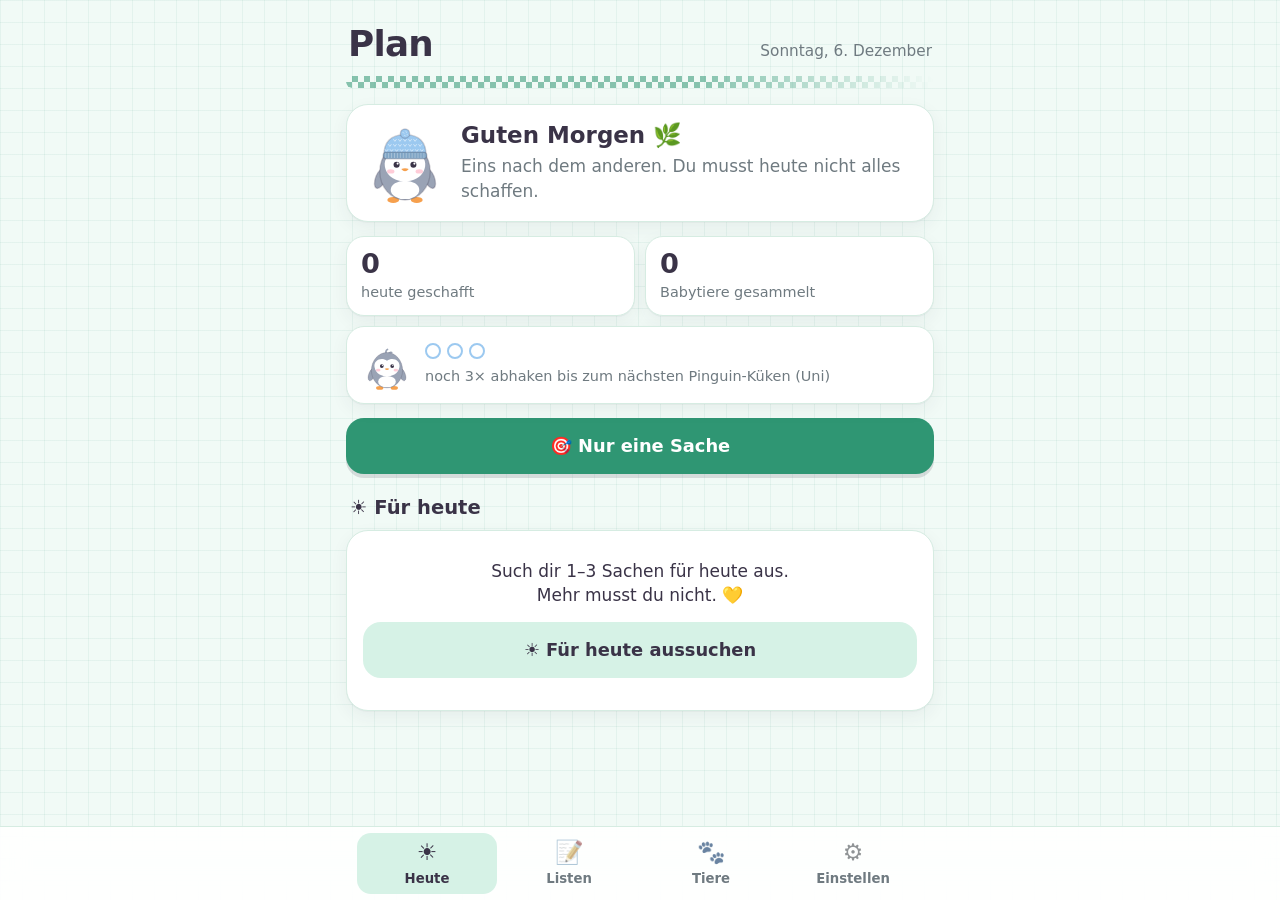
==== index.html @ ac1aa08f "inital commit" ====
<!doctype html>
<html lang="de">
<head>
  <meta charset="utf-8">
  <meta name="viewport" content="width=device-width, initial-scale=1, viewport-fit=cover">
  <title>Plan</title>
  <meta name="theme-color" content="#f1faf6">
  <meta name="apple-mobile-web-app-capable" content="yes">
  <meta name="mobile-web-app-capable" content="yes">
  <meta name="apple-mobile-web-app-status-bar-style" content="default">
  <meta name="apple-mobile-web-app-title" content="Plan">
  <link rel="apple-touch-icon" href="icons/icon-180.png">
  <link rel="icon" href="icons/icon-192.png">
  <link rel="manifest" href="manifest.webmanifest">
  <link rel="stylesheet" href="styles.css">
</head>
<body>
  <div id="app">
    <header id="top"></header>
    <main id="view" tabindex="-1"></main>
  </div>

  <nav id="nav" aria-label="Hauptmenü">
    <button data-action="nav" data-view="heute"><span class="ni">☀️</span><span>Heute</span></button>
    <button data-action="nav" data-view="listen"><span class="ni">📝</span><span>Listen</span></button>
    <button data-action="nav" data-view="tiere"><span class="ni">🐾</span><span>Tiere</span></button>
    <button data-action="nav" data-view="einstellungen"><span class="ni">⚙️</span><span>Einstellen</span></button>
  </nav>

  <div id="sheet-layer" hidden>
    <div class="scrim" data-action="close-sheet"></div>
    <div class="sheet" role="dialog" aria-modal="true">
      <button class="sheet-close" data-action="close-sheet" aria-label="Schließen">✕</button>
      <div id="sheet-body"></div>
    </div>
  </div>

  <div id="overlay" hidden></div>
  <div id="hatch" hidden></div>
  <div id="toast" role="status" aria-live="polite"></div>
  <div id="fx" aria-hidden="true"></div>
  <input type="file" id="file-in" accept=".json,application/json,text/plain" hidden>

  <script src="animals.js"></script>
  <script src="app.js"></script>
</body>
</html>
---- styles.css ----
/* ---------- Farbthemen ---------- */
:root, [data-theme="minze"] {
  --bg: #f1faf6; --card: #ffffff; --ink: #3a3347; --muted: #6f7a80;
  --accent: #2f9673; --accent-ink: #ffffff; --soft: #d6f2e6; --line: #d6ece2;
  --grid: rgba(47, 150, 115, .07);
  --hl-y: #ffe76a; --hl-g: #bdf09a;
  --shadow: 0 1px 0 rgba(58, 51, 71, .04), 0 6px 18px rgba(58, 51, 71, .06);
  --cat-ink: #3a3347;
}
[data-theme="sand"] { --bg: #fbf7f0; --accent: #94683a; --soft: #f1e6d3; --line: #ece2d2; --grid: rgba(148, 104, 58, .07); }
[data-theme="wald"] { --bg: #f2f6ef; --accent: #3f7a4a; --soft: #dcebd6; --line: #dde7d6; --grid: rgba(63, 122, 74, .07); }
[data-theme="fels"] { --bg: #f4f5f7; --accent: #5b6b82; --soft: #e1e6ee; --line: #e0e3e9; --grid: rgba(91, 107, 130, .07); }
[data-theme="lavendel"] { --bg: #f7f4ff; --accent: #7e63d1; --soft: #e8e1fb; --line: #e2dbf5; --grid: rgba(126, 99, 209, .07); }
[data-theme="pfirsich"] { --bg: #fff7ef; --accent: #cf6d34; --soft: #ffe4cf; --line: #f5e1d0; --grid: rgba(207, 109, 52, .07); }
[data-theme="himmel"] { --bg: #f1f7ff; --accent: #3a80c8; --soft: #dbe9fa; --line: #d8e4f2; --grid: rgba(58, 128, 200, .07); }
[data-theme="nacht"] {
  --bg: #1f1d2b; --card: #2a2739; --ink: #ece8f6; --muted: #a8a2bd;
  --accent: #c9a7ff; --accent-ink: #1f1d2b; --soft: #3a3450; --line: #3a3650;
  --grid: rgba(255, 255, 255, .03);
  --hl-y: rgba(255, 221, 87, .38); --hl-g: rgba(150, 230, 120, .3);
  --shadow: 0 6px 18px rgba(0, 0, 0, .25);
}

/* ---------- Grundlagen ---------- */
* { box-sizing: border-box; -webkit-tap-highlight-color: transparent; }
html { font-size: 17px; -webkit-text-size-adjust: 100%; }
html[data-size="s"] { font-size: 15px; }
html[data-size="l"] { font-size: 20px; }
body {
  margin: 0; color: var(--ink); background-color: var(--bg);
  background-image:
    linear-gradient(var(--grid) 1px, transparent 1px),
    linear-gradient(90deg, var(--grid) 1px, transparent 1px);
  background-size: 22px 22px;
  font-family: ui-rounded, "SF Pro Rounded", "Nunito", system-ui, -apple-system, "Segoe UI", sans-serif;
  line-height: 1.45; min-height: 100vh; min-height: 100dvh;
}
button, input, textarea { font: inherit; color: inherit; }
button { cursor: pointer; border: 0; background: none; padding: 0; }
input, textarea { font-size: max(16px, 1rem); } /* verhindert Zoom auf dem iPhone */
h1, h2, h3 { line-height: 1.2; margin: 0; }
:focus-visible { outline: 3px solid var(--accent); outline-offset: 2px; border-radius: 10px; }

#app {
  max-width: 620px; margin: 0 auto;
  padding: calc(env(safe-area-inset-top) + 10px) 16px calc(env(safe-area-inset-bottom) + 96px);
}
#view:focus { outline: none; }

/* ---------- Kopfzeile wie auf dem Zettel ---------- */
#top { display: flex; align-items: flex-end; justify-content: space-between; gap: 12px; padding: 8px 2px 4px; position: relative; }
.brand-name { font-size: 2.1rem; font-weight: 800; letter-spacing: -.02em; color: var(--ink); }
.brand-date { font-size: .9rem; color: var(--muted); text-align: right; padding-bottom: 8px; }
.checker {
  height: 12px; margin: 2px 0 16px; border-radius: 6px; opacity: .55;
  background:
    conic-gradient(var(--accent) 25%, transparent 0 50%, var(--accent) 0 75%, transparent 0) 0 0 / 12px 12px;
  -webkit-mask: linear-gradient(90deg, #000 60%, transparent);
          mask: linear-gradient(90deg, #000 60%, transparent);
}

/* ---------- Karten & Überschriften ---------- */
.card { background: var(--card); border-radius: 22px; box-shadow: var(--shadow); padding: 16px; margin-bottom: 14px; border: 1px solid var(--line); }
.muted { color: var(--muted); }
.hint { color: var(--muted); font-size: .9rem; margin: 4px 0 10px; }
.sec-head { display: flex; align-items: center; justify-content: space-between; margin: 22px 4px 10px; }
.sec-head h2 { font-size: 1.15rem; }
.view-title { font-size: 1.5rem; margin: 4px 4px 4px; }
section { margin-bottom: 8px; }

/* ---------- Knöpfe ---------- */
.big-btn {
  display: flex; align-items: center; justify-content: center; gap: 8px; width: 100%;
  min-height: 56px; padding: 12px 18px; border-radius: 18px; font-weight: 700; font-size: 1.05rem;
  background: var(--card); border: 2px solid var(--line); margin-bottom: 10px;
}
.big-btn.primary { background: var(--accent); color: var(--accent-ink); border-color: transparent; box-shadow: 0 4px 0 rgba(58, 51, 71, .15); }
.big-btn.primary:active { transform: translateY(2px); box-shadow: 0 2px 0 rgba(58, 51, 71, .15); }
.big-btn.soft { background: var(--soft); border-color: transparent; }
.big-btn.danger-soft { color: var(--muted); background: transparent; border: 2px dashed var(--line); }
.ghost-btn { padding: 12px 14px; border-radius: 14px; font-weight: 600; color: var(--muted); border: 2px dashed var(--line); width: 100%; min-height: 48px; margin-top: 4px; }
.link { color: var(--accent); font-weight: 700; padding: 8px 6px; min-height: 44px; }
.row2 { display: grid; grid-template-columns: 1fr 1fr; gap: 10px; }

.pill {
  display: inline-flex; align-items: center; gap: 6px; padding: 10px 14px; min-height: 44px;
  border-radius: 999px; border: 2px solid var(--line); background: var(--card); font-weight: 600;
}
.pill.on { background: var(--soft); border-color: var(--accent); }
.pill.on.imp { background: var(--hl-y); border-color: #e3c02c; color: #3a3347; }
.pill.on.done { background: var(--hl-g); border-color: #7fcf55; color: #3a3347; }
.toggles { display: flex; flex-wrap: wrap; gap: 8px; margin: 10px 0 6px; }

.chips { display: flex; flex-wrap: wrap; gap: 8px; }
.chip {
  display: inline-flex; align-items: center; gap: 6px; padding: 6px 12px 6px 6px; min-height: 44px;
  border-radius: 999px; background: var(--card); border: 2px solid var(--line); font-weight: 600;
}
.chip svg { width: 30px; height: 30px; flex: none; }
.chip.on { background: var(--cat, var(--soft)); border-color: var(--ink); color: var(--cat-ink); }

/* ---------- Kategorien ---------- */
.cat { margin-bottom: 16px; }
.cat-head {
  width: 100%; display: flex; align-items: center; gap: 10px; text-align: left;
  background: var(--cat); color: var(--cat-ink); border-radius: 20px; padding: 6px 14px 6px 8px; min-height: 58px;
  box-shadow: var(--shadow);
}
.cat-animal { width: 46px; height: 46px; flex: none; background: rgba(255, 255, 255, .55); border-radius: 50%; display: grid; place-items: center; }
.cat-animal svg { width: 42px; height: 42px; }
.cat-name { font-weight: 800; font-size: 1.1rem; flex: 1; }
.cat-count { font-size: .85rem; font-weight: 600; opacity: .8; }
.chev { transition: transform .2s; font-size: .9rem; }
.cat.collapsed .chev { transform: rotate(-90deg); }
.cat-body { background: var(--card); border: 1px solid var(--line); border-top: 0; margin: -14px 6px 0; padding: 20px 10px 8px; border-radius: 0 0 20px 20px; }

.paws { display: flex; align-items: center; gap: 6px; font-size: .85rem; color: var(--muted); padding: 0 6px 8px; flex-wrap: wrap; }
.paw { width: 16px; height: 16px; border-radius: 50%; border: 2px solid var(--cat, var(--accent)); display: inline-block; }
.paw.on { background: var(--cat, var(--accent)); }
[data-theme="nacht"] .paw { border-color: var(--accent); }
[data-theme="nacht"] .paw.on { background: var(--accent); }

/* ---------- Aufgaben ---------- */
.task { display: flex; align-items: center; gap: 4px; border-radius: 14px; }
.task + .task { border-top: 1px dashed var(--line); }
.check {
  flex: none; width: 48px; height: 48px; display: grid; place-items: center; border-radius: 50%;
}
.check::before {
  content: ""; grid-area: 1 / 1; width: 28px; height: 28px; border-radius: 50%;
  border: 2.5px solid var(--cat, var(--accent)); background: var(--card); transition: background .2s, transform .2s;
}
[data-theme="nacht"] .check::before { border-color: var(--cat, var(--accent)); }
.check svg { grid-area: 1 / 1; width: 18px; height: 18px; opacity: 0; transform: scale(.4); transition: .2s; z-index: 1; }
.is-done > .check::before { background: var(--cat, var(--accent)); }
.is-done > .check svg { opacity: 1; transform: scale(1); }
.check:active::before { transform: scale(.88); }
.check.sm { width: 40px; height: 40px; }
.check.sm::before { width: 24px; height: 24px; }

.task-main { flex: 1; text-align: left; padding: 10px 4px; min-height: 48px; display: flex; flex-direction: column; justify-content: center; gap: 4px; }
.task-title { font-size: 1rem; word-break: break-word; }
.hl { padding: .05em .25em; margin: 0 -.25em; border-radius: .3em; -webkit-box-decoration-break: clone; box-decoration-break: clone; }
.is-imp .hl, .hl.imp { background: linear-gradient(100deg, transparent 1%, var(--hl-y) 3%, var(--hl-y) 96%, transparent 99%); }
.is-done .hl { background: linear-gradient(100deg, transparent 1%, var(--hl-g) 3%, var(--hl-g) 96%, transparent 99%); }
.is-done .task-title { color: var(--muted); }
[data-theme="nacht"] .is-imp .hl, [data-theme="nacht"] .is-done .hl { color: var(--ink); }
.task-cat { font-size: .78rem; font-weight: 700; color: var(--muted); display: inline-flex; align-items: center; gap: 6px; }
.task-cat::before { content: ""; width: 10px; height: 10px; border-radius: 50%; background: var(--cat); }
.task-sub { font-size: .8rem; color: var(--muted); display: flex; align-items: center; gap: 8px; }
.mini-bar { width: 70px; height: 7px; border-radius: 4px; background: var(--line); overflow: hidden; }
.mini-bar i { display: block; height: 100%; background: var(--cat, var(--accent)); border-radius: 4px; }
.sun { padding-right: 8px; font-size: 1rem; }

.quick { display: flex; gap: 8px; padding: 6px 4px 6px 8px; }
.quick input, .sheet input[type="text"], .sheet textarea, .field {
  width: 100%; border: 2px solid var(--line); background: var(--bg); border-radius: 14px; padding: 12px 14px; min-height: 48px;
}
.quick input::placeholder { color: var(--muted); }
.quick input:focus, .sheet input:focus, .sheet textarea:focus, .field:focus { outline: none; border-color: var(--accent); background: var(--card); }
.done-toggle { color: var(--muted); font-weight: 700; font-size: .9rem; padding: 10px 8px; min-height: 44px; }

/* ---------- Heute ---------- */
.hello { display: flex; align-items: center; gap: 14px; }
.hello .mascot { width: 84px; height: 84px; flex: none; }
.hello .mascot svg { width: 100%; height: 100%; }
.hello h1 { font-size: 1.35rem; margin-bottom: 4px; }
.hello p { margin: 0; }
.stats { display: grid; grid-template-columns: 1fr 1fr; gap: 10px; margin-bottom: 14px; }
.stat { background: var(--card); border: 1px solid var(--line); border-radius: 18px; padding: 12px 14px; box-shadow: var(--shadow); }
.stat b { font-size: 1.6rem; display: block; line-height: 1.1; }
.stat span { font-size: .85rem; color: var(--muted); }
.stat.wide { grid-column: 1 / -1; display: flex; align-items: center; gap: 12px; }
.stat.wide svg { width: 52px; height: 52px; flex: none; }
.empty { text-align: center; padding: 22px 16px; }
.empty p { margin: 6px 0 14px; }
.install-tip { background: var(--soft); border: 0; position: relative; padding-right: 48px; }
.install-tip .x { position: absolute; top: 6px; right: 6px; width: 44px; height: 44px; }

/* ---------- Tiere ---------- */
.scene { border-radius: 22px; overflow: hidden; margin: 10px 0 10px; box-shadow: var(--shadow); border: 1px solid var(--line); }
.scene svg { display: block; width: 100%; height: auto; }
[data-theme="nacht"] .scene { --sky: #2b3150; --sun: #f3efd0; }
[data-theme="nacht"] .scene svg { filter: brightness(.82) saturate(.85); }
.meadow { display: grid; grid-template-columns: repeat(auto-fill, minmax(100px, 1fr)); gap: 10px; }
.critter {
  background: var(--card); border: 1px solid var(--line); border-radius: 20px; padding: 8px 6px 10px;
  display: flex; flex-direction: column; align-items: center; box-shadow: var(--shadow);
}
.critter svg { width: 82px; height: 82px; }
.critter span { font-weight: 700; font-size: .9rem; text-align: center; word-break: break-word; }
.critter small { color: var(--muted); font-size: .72rem; }
.album { display: grid; grid-template-columns: repeat(3, 1fr); gap: 8px; }
.album-item { text-align: center; padding: 6px 2px; border-radius: 16px; }
.album-item svg { width: 64px; height: 64px; }
.album-item.missing svg { filter: grayscale(1) brightness(1.15); opacity: .35; }
.album-item b { display: block; font-size: .78rem; }
.album-item small { color: var(--muted); font-size: .72rem; }
.prog-row { display: flex; align-items: center; gap: 10px; padding: 8px 0; }
.prog-row + .prog-row { border-top: 1px dashed var(--line); }
.prog-row svg { width: 46px; height: 46px; flex: none; }
.prog-row .paws { padding: 4px 0 0; }
.big-animal { width: 200px; height: 200px; margin: 0 auto; display: block; }
.idle-hop { animation: hop 2.8s ease-in-out infinite; transform-origin: 50% 100%; }
.hop-now { animation: happy .6s ease; transform-origin: 50% 100%; }
@keyframes hop { 0%, 80%, 100% { transform: translateY(0) } 88% { transform: translateY(-6px) } 94% { transform: translateY(0) } }
@keyframes happy { 0% { transform: scale(1) } 30% { transform: scale(1.08, .92) } 60% { transform: translateY(-14px) scale(.96, 1.05) } 100% { transform: none } }
.swatches { display: flex; flex-wrap: wrap; gap: 10px; }
.swatch { width: 44px; height: 44px; border-radius: 50%; background: var(--c); border: 3px solid var(--card); box-shadow: 0 0 0 2px var(--line); }
.swatch.on { box-shadow: 0 0 0 3px var(--ink); }
.animal-grid { display: grid; grid-template-columns: repeat(3, 1fr); gap: 8px; }
.animal-pick { border: 2px solid var(--line); border-radius: 18px; padding: 6px 2px; background: var(--card); font-size: .75rem; font-weight: 600; }
.animal-pick svg { width: 60px; height: 60px; display: block; margin: 0 auto; }
.animal-pick.on { border-color: var(--ink); background: var(--soft); }

/* ---------- Einstellungen ---------- */
.set-row { display: flex; align-items: center; justify-content: space-between; gap: 12px; padding: 10px 0; }
.set-row + .set-row { border-top: 1px dashed var(--line); }
.set-row p { margin: 2px 0 0; font-size: .85rem; color: var(--muted); }
.switch { width: 58px; height: 34px; border-radius: 999px; background: var(--line); position: relative; flex: none; transition: background .2s; }
.switch::after { content: ""; position: absolute; top: 4px; left: 4px; width: 26px; height: 26px; border-radius: 50%; background: #fff; box-shadow: 0 1px 3px rgba(0,0,0,.2); transition: transform .2s; }
.switch.on { background: var(--accent); }
.switch.on::after { transform: translateX(24px); }
.seg { display: inline-flex; background: var(--line); border-radius: 14px; padding: 3px; }
.seg button { min-width: 48px; min-height: 40px; border-radius: 11px; font-weight: 700; }
.seg button.on { background: var(--card); box-shadow: var(--shadow); }
.stepper { display: inline-flex; align-items: center; gap: 4px; }
.stepper button { width: 44px; height: 44px; border-radius: 50%; background: var(--soft); font-size: 1.3rem; font-weight: 700; }
.stepper b { min-width: 28px; text-align: center; font-size: 1.2rem; }
.themes { display: grid; grid-template-columns: repeat(4, 1fr); gap: 8px; }
.theme-btn { border: 2px solid var(--line); border-radius: 16px; padding: 10px 4px; font-size: .8rem; font-weight: 700; background: var(--card); }
.theme-btn.on { border-color: var(--ink); }
.theme-btn i { display: block; width: 40px; height: 40px; margin: 0 auto 6px; border-radius: 50%; background: linear-gradient(135deg, var(--a) 50%, var(--b) 50%); box-shadow: inset 0 0 0 1px rgba(0,0,0,.08); }
.cat-line { display: flex; align-items: center; gap: 10px; width: 100%; text-align: left; padding: 8px 0; min-height: 52px; }
.cat-line + .cat-line { border-top: 1px dashed var(--line); }
.cat-line svg { width: 40px; height: 40px; }
.cat-line .dot { width: 18px; height: 18px; border-radius: 50%; background: var(--cat); margin-left: auto; }
.footer-note { text-align: center; color: var(--muted); font-size: .85rem; margin: 18px 0; }

/* ---------- Navigation ---------- */
#nav {
  position: fixed; left: 0; right: 0; bottom: 0; z-index: 20;
  display: flex; justify-content: center; gap: 2px;
  padding: 6px 10px calc(env(safe-area-inset-bottom) + 6px);
  background: color-mix(in srgb, var(--card) 88%, transparent);
  -webkit-backdrop-filter: blur(14px); backdrop-filter: blur(14px);
  border-top: 1px solid var(--line);
}
#nav button { flex: 1; max-width: 140px; display: flex; flex-direction: column; align-items: center; gap: 2px; padding: 6px 0; border-radius: 14px; font-size: .78rem; font-weight: 700; color: var(--muted); min-height: 56px; }
#nav .ni { font-size: 1.35rem; line-height: 1.2; filter: grayscale(.6); opacity: .8; }
#nav button.on { color: var(--ink); background: var(--soft); }
#nav button.on .ni { filter: none; opacity: 1; }

/* ---------- Bottom Sheet ---------- */
#sheet-layer { position: fixed; inset: 0; z-index: 40; }
.scrim { position: absolute; inset: 0; background: rgba(40, 32, 50, .38); animation: fade .2s; }
.sheet {
  position: absolute; left: 0; right: 0; bottom: 0; max-width: 620px; margin: 0 auto;
  max-height: 90vh; max-height: 90dvh; overflow-y: auto; -webkit-overflow-scrolling: touch;
  background: var(--card); border-radius: 26px 26px 0 0;
  padding: 22px 18px calc(env(safe-area-inset-bottom) + 24px);
  animation: up .25s ease-out;
}
.sheet h2 { font-size: 1.3rem; margin: 0 48px 12px 0; }
.sheet h3 { font-size: 1rem; margin: 20px 0 8px; }
.sheet-close { position: absolute; top: 10px; right: 10px; width: 44px; height: 44px; border-radius: 50%; background: var(--soft); font-size: 1rem; }
.sheet-actions { margin-top: 22px; }
.title-input { font-weight: 700; resize: none; }
.sub { display: flex; align-items: center; gap: 2px; }
.sub input { flex: 1; border: 0 !important; background: transparent !important; padding: 8px 4px !important; min-height: 44px; }
.sub.is-done input { color: var(--muted); text-decoration: line-through; }
.icon-btn { width: 44px; height: 44px; border-radius: 50%; color: var(--muted); flex: none; }
.pick { display: flex; align-items: center; gap: 10px; width: 100%; text-align: left; padding: 10px 8px; min-height: 52px; border-radius: 14px; }
.pick .sunbox { width: 34px; height: 34px; border-radius: 50%; border: 2px dashed var(--line); display: grid; place-items: center; flex: none; font-size: 1rem; filter: grayscale(1); opacity: .45; }
.pick.on { background: var(--soft); }
.pick.on .sunbox { filter: none; opacity: 1; border-style: solid; border-color: #f0c33c; background: #fff4c2; }
.pick-group { margin-top: 12px; font-weight: 800; font-size: .9rem; display: flex; align-items: center; gap: 8px; }
.pick-group::before { content: ""; width: 12px; height: 12px; border-radius: 50%; background: var(--cat); }
.sticky-bottom { position: sticky; bottom: calc(-1 * (env(safe-area-inset-bottom) + 24px)); background: var(--card); padding: 12px 0 calc(env(safe-area-inset-bottom) + 8px); margin-top: 12px; }

/* ---------- Overlays: Fokus, Timer, Schlüpfen ---------- */
#overlay, #hatch {
  position: fixed; inset: 0; z-index: 50; background: var(--bg); overflow-y: auto;
  padding: calc(env(safe-area-inset-top) + 16px) 18px calc(env(safe-area-inset-bottom) + 20px);
  animation: fade .2s;
}
#hatch { z-index: 60; background: color-mix(in srgb, var(--bg) 94%, transparent); -webkit-backdrop-filter: blur(6px); backdrop-filter: blur(6px); }
.ov-inner { max-width: 520px; margin: 0 auto; display: flex; flex-direction: column; min-height: 100%; }
.ov-close { align-self: flex-end; width: 48px; height: 48px; border-radius: 50%; background: var(--soft); font-size: 1.1rem; }
.focus-card { background: var(--card); border-radius: 28px; padding: 22px 20px; text-align: center; box-shadow: var(--shadow); border: 1px solid var(--line); margin: 10px 0 18px; border-top: 10px solid var(--cat); }
.focus-card svg.big { width: 120px; height: 120px; }
.focus-card h1 { font-size: 1.6rem; margin: 10px 0 6px; word-break: break-word; }
.next-step { background: var(--soft); border-radius: 16px; padding: 12px; margin: 14px 0 0; }
.next-step b { display: block; font-size: 1.1rem; margin: 4px 0 8px; }
.timer-ring { width: 230px; height: 230px; margin: 20px auto; position: relative; }
.timer-ring svg { width: 100%; height: 100%; transform: rotate(-90deg); }
.timer-ring .t { position: absolute; inset: 0; display: grid; place-items: center; font-size: 2.6rem; font-weight: 800; font-variant-numeric: tabular-nums; }
.timer-ring circle { transition: stroke-dashoffset 1s linear; }
.center { text-align: center; }
.center p { margin: 6px 0; }

.hatch-stage { position: relative; width: 210px; height: 210px; margin: 30px auto 10px; }
.hatch-stage > div { position: absolute; inset: 0; }
.hatch-stage svg { width: 100%; height: 100%; }
.egg-wrap { animation: wobble .5s ease-in-out 0s 3, eggout .35s ease-in 1.5s forwards; transform-origin: 50% 90%; }
.egg-wrap .crack { opacity: 0; animation: fade .1s 1.1s forwards; }
.born { opacity: 0; transform: scale(.3); animation: pop .6s cubic-bezier(.3, 1.6, .5, 1) 1.7s forwards; transform-origin: 50% 90%; }
.hatch-text { text-align: center; }
.hatch-text h2 { font-size: 1.6rem; margin-bottom: 6px; }
.hatch-text p { margin: 0 0 18px; font-size: 1.05rem; }
.name-row { display: flex; gap: 8px; margin: 8px 0 14px; }
.name-row input { flex: 1; text-align: center; font-weight: 700; font-size: 1.2rem; border: 2px solid var(--line); background: var(--card); border-radius: 16px; padding: 12px; }
.name-row button { width: 56px; border-radius: 16px; background: var(--soft); font-size: 1.4rem; }
@keyframes wobble { 0%, 100% { transform: rotate(0) } 25% { transform: rotate(-9deg) } 75% { transform: rotate(9deg) } }
@keyframes eggout { to { opacity: 0; transform: scale(1.25); } }
@keyframes pop { to { opacity: 1; transform: scale(1); } }
@keyframes fade { from { opacity: 0 } to { opacity: 1 } }
@keyframes up { from { transform: translateY(40px); opacity: .4 } to { transform: none; opacity: 1 } }

/* ---------- Toast & Effekte ---------- */
#toast {
  position: fixed; left: 16px; right: 16px; bottom: calc(env(safe-area-inset-bottom) + 84px); z-index: 70;
  max-width: 520px; margin: 0 auto; background: var(--ink); color: var(--bg);
  border-radius: 18px; padding: 10px 10px 10px 18px; display: flex; align-items: center; gap: 10px;
  font-weight: 700; box-shadow: 0 8px 24px rgba(0,0,0,.18);
  transform: translateY(20px); opacity: 0; pointer-events: none; transition: .25s;
}
#toast.show { transform: none; opacity: 1; pointer-events: auto; }
#toast span { flex: 1; }
#toast button { background: var(--bg); color: var(--ink); border-radius: 12px; padding: 0 14px; min-height: 44px; font-weight: 800; }
#fx { position: fixed; inset: 0; pointer-events: none; z-index: 80; overflow: hidden; }
.spark { position: absolute; font-size: 22px; animation: float 1.1s ease-out forwards; }
@keyframes float { from { transform: translate(0, 0) scale(.6); opacity: 1 } to { transform: translate(var(--dx), -90px) scale(1.1); opacity: 0 } }

/* ---------- Ruhemodus & reduzierte Bewegung ---------- */
.calm *, .calm *::before, .calm *::after { animation: none !important; transition: none !important; }
.calm .egg-wrap { display: none; }
.calm .born { opacity: 1; transform: none; }
@media (prefers-reduced-motion: reduce) {
  *, *::before, *::after { animation: none !important; transition: none !important; }
  .egg-wrap { display: none; }
  .born { opacity: 1; transform: none; }
}
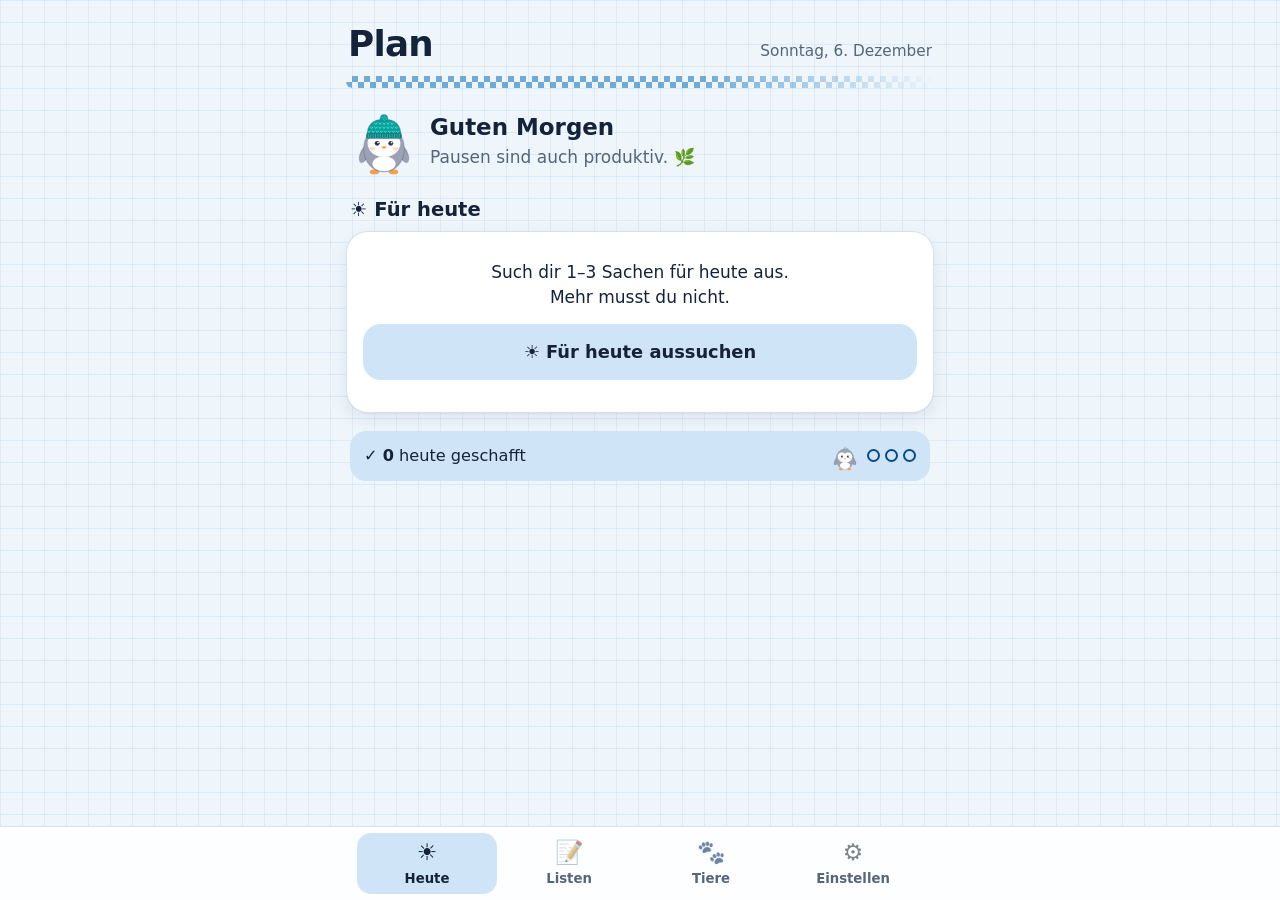
==== commit 71fb5d7f: "changed color scheme" ====
--- a/index.html
+++ b/index.html
@@ -4,7 +4,7 @@
   <meta charset="utf-8">
   <meta name="viewport" content="width=device-width, initial-scale=1, viewport-fit=cover">
   <title>Plan</title>
-  <meta name="theme-color" content="#f1faf6">
+  <meta name="theme-color" content="#eef5fb">
   <meta name="apple-mobile-web-app-capable" content="yes">
   <meta name="mobile-web-app-capable" content="yes">
   <meta name="apple-mobile-web-app-status-bar-style" content="default">
--- a/styles.css
+++ b/styles.css
@@ -1,24 +1,24 @@
-/* ---------- Farbthemen ---------- */
-:root, [data-theme="minze"] {
-  --bg: #f1faf6; --card: #ffffff; --ink: #3a3347; --muted: #6f7a80;
-  --accent: #2f9673; --accent-ink: #ffffff; --soft: #d6f2e6; --line: #d6ece2;
-  --grid: rgba(47, 150, 115, .07);
-  --hl-y: #ffe76a; --hl-g: #bdf09a;
-  --shadow: 0 1px 0 rgba(58, 51, 71, .04), 0 6px 18px rgba(58, 51, 71, .06);
-  --cat-ink: #3a3347;
-}
-[data-theme="sand"] { --bg: #fbf7f0; --accent: #94683a; --soft: #f1e6d3; --line: #ece2d2; --grid: rgba(148, 104, 58, .07); }
-[data-theme="wald"] { --bg: #f2f6ef; --accent: #3f7a4a; --soft: #dcebd6; --line: #dde7d6; --grid: rgba(63, 122, 74, .07); }
-[data-theme="fels"] { --bg: #f4f5f7; --accent: #5b6b82; --soft: #e1e6ee; --line: #e0e3e9; --grid: rgba(91, 107, 130, .07); }
-[data-theme="lavendel"] { --bg: #f7f4ff; --accent: #7e63d1; --soft: #e8e1fb; --line: #e2dbf5; --grid: rgba(126, 99, 209, .07); }
-[data-theme="pfirsich"] { --bg: #fff7ef; --accent: #cf6d34; --soft: #ffe4cf; --line: #f5e1d0; --grid: rgba(207, 109, 52, .07); }
-[data-theme="himmel"] { --bg: #f1f7ff; --accent: #3a80c8; --soft: #dbe9fa; --line: #d8e4f2; --grid: rgba(58, 128, 200, .07); }
+/* ---------- Farbthemen (kräftig: Blau, Grün, Türkis, Herbst) ---------- */
+:root, [data-theme="meer"] {
+  --bg: #eef5fb; --card: #ffffff; --ink: #14233a; --muted: #55657a;
+  --accent: #0b6fb8; --accent-ink: #ffffff; --soft: #cfe5f7; --line: #d3e2f0;
+  --grid: rgba(11, 111, 184, .08);
+  --hl-y: #ffe14d; --hl-g: #9be36a;
+  --shadow: 0 1px 0 rgba(20, 35, 58, .05), 0 6px 18px rgba(20, 35, 58, .08);
+  --cat-ink: #ffffff;
+}
+[data-theme="himmel"] { --bg: #edf6ff; --accent: #1677d6; --soft: #cde4fb; --line: #d2e3f5; --grid: rgba(22, 119, 214, .08); }
+[data-theme="gipfel"] { --bg: #f4f7fc; --accent: #1d3f9e; --soft: #d5def5; --line: #d8e0f0; --grid: rgba(29, 63, 158, .08); }
+[data-theme="tuerkis"] { --bg: #ebf8f7; --accent: #00857f; --soft: #c6ece9; --line: #cfe8e5; --grid: rgba(0, 133, 127, .08); }
+[data-theme="wald"] { --bg: #eef7ee; --accent: #23843a; --soft: #cdeccf; --line: #d3e8d4; --grid: rgba(35, 132, 58, .08); }
+[data-theme="herbst"] { --bg: #f3f6f1; --accent: #c44d12; --soft: #fbd9c2; --line: #e6e2d6; --grid: rgba(196, 77, 18, .07); }
+[data-theme="sonne"] { --bg: #f2f7fb; --accent: #f0a500; --accent-ink: #14233a; --soft: #ffe8a8; --line: #dde6ee; --grid: rgba(240, 165, 0, .09); }
 [data-theme="nacht"] {
-  --bg: #1f1d2b; --card: #2a2739; --ink: #ece8f6; --muted: #a8a2bd;
-  --accent: #c9a7ff; --accent-ink: #1f1d2b; --soft: #3a3450; --line: #3a3650;
-  --grid: rgba(255, 255, 255, .03);
-  --hl-y: rgba(255, 221, 87, .38); --hl-g: rgba(150, 230, 120, .3);
-  --shadow: 0 6px 18px rgba(0, 0, 0, .25);
+  --bg: #0d1a2e; --card: #15263f; --ink: #e8f1fb; --muted: #9fb3cc;
+  --accent: #3cc8e8; --accent-ink: #0d1a2e; --soft: #1f3a5c; --line: #22395a;
+  --grid: rgba(255, 255, 255, .035);
+  --hl-y: rgba(255, 214, 51, .4); --hl-g: rgba(120, 220, 90, .35);
+  --shadow: 0 6px 18px rgba(0, 0, 0, .3);
 }
 
 /* ---------- Grundlagen ---------- */
@@ -103,7 +103,7 @@
 .cat { margin-bottom: 16px; }
 .cat-head {
   width: 100%; display: flex; align-items: center; gap: 10px; text-align: left;
-  background: var(--cat); color: var(--cat-ink); border-radius: 20px; padding: 6px 14px 6px 8px; min-height: 58px;
+  background: var(--cat); color: var(--cat-ink); border-radius: 20px; text-shadow: 0 1px 1px rgba(0,0,0,.18); padding: 6px 14px 6px 8px; min-height: 58px;
   box-shadow: var(--shadow);
 }
 .cat-animal { width: 46px; height: 46px; flex: none; background: rgba(255, 255, 255, .55); border-radius: 50%; display: grid; place-items: center; }
@@ -161,8 +161,27 @@
 .done-toggle { color: var(--muted); font-weight: 700; font-size: .9rem; padding: 10px 8px; min-height: 44px; }
 
 /* ---------- Heute ---------- */
-.hello { display: flex; align-items: center; gap: 14px; }
-.hello .mascot { width: 84px; height: 84px; flex: none; }
+.hello { display: flex; align-items: center; gap: 12px; padding: 4px 4px 0; }
+.hello .mascot { width: 68px; height: 68px; flex: none; }
+.list-card { padding: 6px 8px; }
+.row-animal { width: 34px; height: 34px; flex: none; margin-right: 4px; }
+.row-animal svg { width: 100%; height: 100%; display: block; }
+.quiet-line {
+  display: flex; align-items: center; justify-content: space-between; gap: 10px;
+  margin: 18px 4px 6px; padding: 10px 14px; border-radius: 16px; background: var(--soft); font-size: .95rem;
+}
+.quiet-paws { display: inline-flex; align-items: center; gap: 5px; }
+.quiet-paws svg { width: 30px; height: 30px; margin-right: 2px; }
+.quiet-paws .paw { width: 13px; height: 13px; }
+.fold-btn {
+  width: 100%; display: flex; justify-content: space-between; align-items: center;
+  margin: 14px 0 10px; padding: 14px 16px; min-height: 52px; border-radius: 18px;
+  background: var(--card); border: 1px solid var(--line); box-shadow: var(--shadow); font-weight: 800; font-size: 1.05rem;
+}
+.more-btn {
+  width: 100%; min-height: 48px; margin: 4px 0 2px; border-radius: 14px;
+  color: var(--accent); font-weight: 800; background: var(--soft);
+}
 .hello .mascot svg { width: 100%; height: 100%; }
 .hello h1 { font-size: 1.35rem; margin-bottom: 4px; }
 .hello p { margin: 0; }
@@ -252,7 +271,14 @@
 #nav button.on .ni { filter: none; opacity: 1; }
 
 /* ---------- Bottom Sheet ---------- */
-#sheet-layer { position: fixed; inset: 0; z-index: 40; }
+#sheet-layer { position: fixed; inset: 0; z-index: 55; } /* über Fokus/Timer, unter dem Schlüpf-Fenster */
+.split-box { text-align: left; background: var(--soft); border-radius: 18px; padding: 14px; margin-top: 14px; }
+.split-box p { margin: 0 0 10px; }
+.split-box input { width: 100%; border: 2px solid var(--line); background: var(--card); border-radius: 14px; padding: 12px 14px; min-height: 48px; }
+.split-box input:focus { outline: none; border-color: var(--accent); }
+.split-list { margin: 0 0 10px; padding-left: 1.4em; font-weight: 600; }
+.split-list li { padding: 3px 0; }
+.split-list li.is-done { color: var(--muted); text-decoration: line-through; }
 .scrim { position: absolute; inset: 0; background: rgba(40, 32, 50, .38); animation: fade .2s; }
 .sheet {
   position: absolute; left: 0; right: 0; bottom: 0; max-width: 620px; margin: 0 auto;
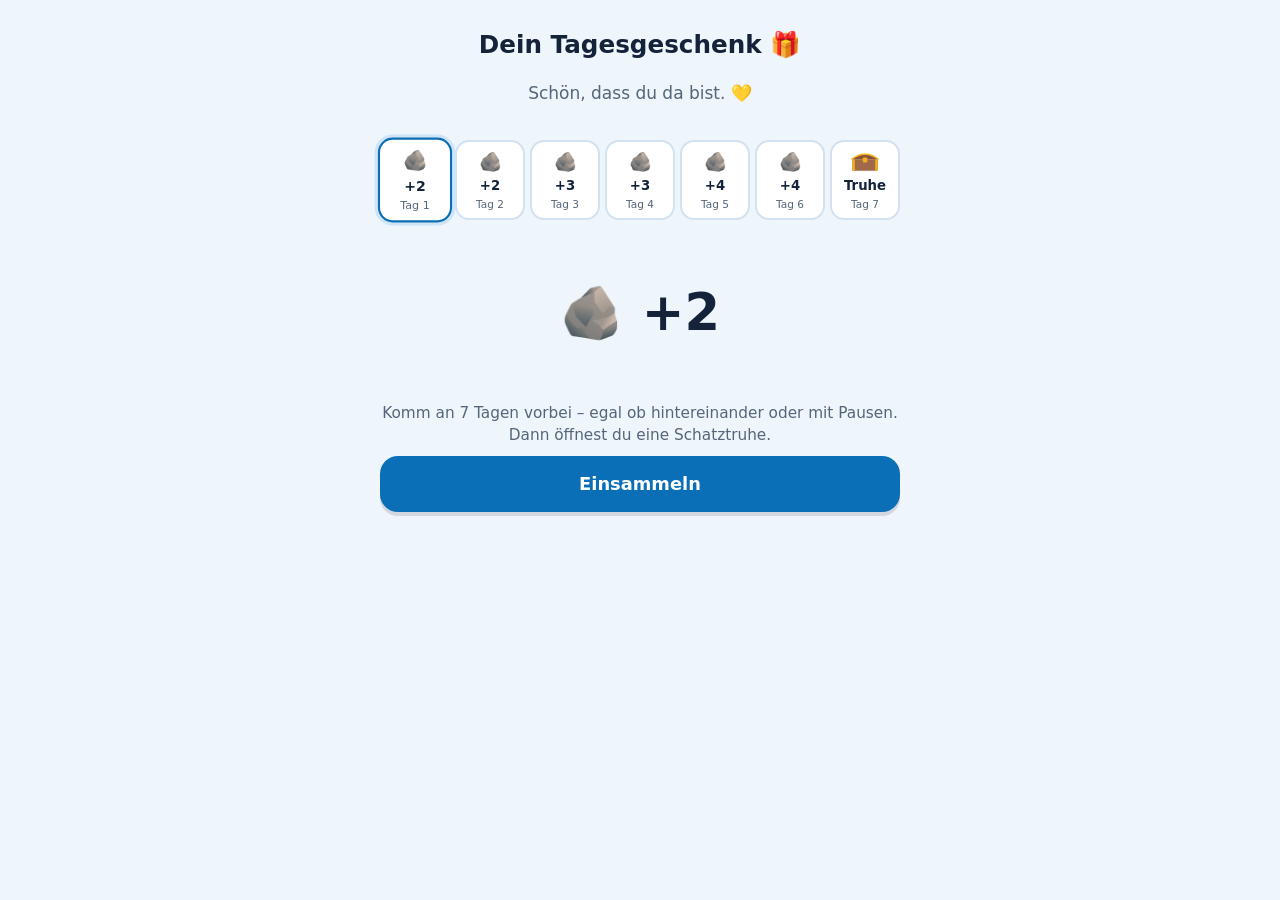
==== commit 5ca004df: "added treasures" ====
--- a/index.html
+++ b/index.html
@@ -37,11 +37,13 @@
 
   <div id="overlay" hidden></div>
   <div id="hatch" hidden></div>
+  <div id="gift" hidden></div>
   <div id="toast" role="status" aria-live="polite"></div>
   <div id="fx" aria-hidden="true"></div>
   <input type="file" id="file-in" accept=".json,application/json,text/plain" hidden>
 
   <script src="animals.js"></script>
+  <script src="world.js"></script>
   <script src="app.js"></script>
 </body>
 </html>
--- a/styles.css
+++ b/styles.css
@@ -97,7 +97,13 @@
   border-radius: 999px; background: var(--card); border: 2px solid var(--line); font-weight: 600;
 }
 .chip svg { width: 30px; height: 30px; flex: none; }
-.chip.on { background: var(--cat, var(--soft)); border-color: var(--ink); color: var(--cat-ink); }
+.stone-dot { width: 18px; height: 14px; border-radius: 50%; display: inline-block; box-shadow: inset 0 0 0 1.5px rgba(20,35,58,.2); }
+/* ausgewählt: kräftige Akzentfarbe (gut lesbar); Kategorie-Chips in ihrer eigenen Farbe */
+.chip.on { background: var(--accent); border-color: var(--accent); color: var(--accent-ink); }
+.chip.on[style*="--cat"] { background: var(--cat); border-color: var(--ink); color: #fff; }
+.ico { width: 1.25em; height: 1.25em; vertical-align: -.25em; display: inline-block; }
+.gift-cell .ico { width: 1.5em; height: 1.2em; }
+.gc-icon .ico { width: 54px; height: 40px; }
 
 /* ---------- Kategorien ---------- */
 .cat { margin-bottom: 16px; }
@@ -195,6 +201,75 @@
 .empty p { margin: 6px 0 14px; }
 .install-tip { background: var(--soft); border: 0; position: relative; padding-right: 48px; }
 .install-tip .x { position: absolute; top: 6px; right: 6px; width: 44px; height: 44px; }
+
+/* ---------- Tierwiese (Karte) ---------- */
+.world-bar { display: flex; align-items: center; gap: 8px; margin: 8px 0 10px; flex-wrap: wrap; }
+.pebbles { background: var(--card); border: 1px solid var(--line); border-radius: 999px; padding: 8px 14px; font-size: 1.05rem; box-shadow: var(--shadow); }
+.place-banner { background: var(--hl-y); color: #14233a; border-radius: 14px; padding: 8px 12px; margin-bottom: 8px; display: flex; align-items: center; justify-content: space-between; gap: 8px; font-size: .92rem; }
+.world-wrap {
+  overflow-x: auto; overflow-y: hidden; -webkit-overflow-scrolling: touch; overscroll-behavior-x: contain;
+  border-radius: 22px; border: 1px solid var(--line); box-shadow: var(--shadow); margin: 0 -4px;
+  scrollbar-width: none;
+}
+.world-wrap::-webkit-scrollbar { display: none; }
+.world-row { display: flex; width: max-content; }
+@media (hover: hover) and (pointer: fine) { .world-wrap { cursor: grab; } .world-wrap:active { cursor: grabbing; } }
+.w-region { display: block; flex: none; content-visibility: auto; contain-intrinsic-size: 412px 300px; }
+.region-chips { display: flex; gap: 6px; overflow-x: auto; padding: 10px 2px 2px; scrollbar-width: none; }
+.region-chips::-webkit-scrollbar { display: none; }
+.rchip { flex: none; padding: 7px 12px; border-radius: 999px; background: var(--card); border: 1px solid var(--line); font-size: .82rem; font-weight: 700; white-space: nowrap; min-height: 36px; }
+.rchip.locked { color: var(--muted); border-style: dashed; }
+.rchip.on { background: var(--accent); color: var(--accent-ink); border-color: var(--accent); }
+.w-label { cursor: pointer; }
+.w-anim, .w-gadget, .w-find, .w-slot, .w-lock { cursor: pointer; }
+.w-anim { transform-box: fill-box; transform-origin: 50% 100%; animation: wiggle 9s ease-in-out infinite; }
+.w-anim.hop-now { animation: happy .6s ease; }
+.w-anim.spot { animation: happy .7s ease 5; filter: drop-shadow(0 0 4px #ffd23f) drop-shadow(0 0 8px #ffd23f); }
+.calm .w-anim.spot { filter: drop-shadow(0 0 4px #ffd23f) drop-shadow(0 0 8px #ffd23f); }
+@keyframes wiggle { 0%, 86%, 100% { transform: none } 89% { transform: translateY(-5px) } 92% { transform: none } 95% { transform: rotate(-4deg) } }
+.w-slot.pulse circle { animation: pulse 1.2s ease-in-out infinite; transform-box: fill-box; transform-origin: center; }
+@keyframes pulse { 50% { transform: scale(1.18); } }
+.flicker { transform-box: fill-box; transform-origin: 50% 100%; animation: flicker 1.4s ease-in-out infinite; }
+@keyframes flicker { 50% { transform: scale(.9, 1.08); } }
+.splash { animation: fade-pulse 2s ease-in-out infinite; }
+@keyframes fade-pulse { 50% { opacity: .55; } }
+.smoke { animation: drift 6s ease-in-out infinite; }
+@keyframes drift { 50% { transform: translate(6px, -4px); opacity: .7; } }
+.aurora { animation: fade-pulse 7s ease-in-out infinite; }
+/* Laden */
+.pebble-big { font-size: 1.15rem; margin: 0 0 12px; }
+.unlock-card { display: flex; align-items: center; gap: 10px; background: var(--soft); border-radius: 18px; padding: 12px; margin-bottom: 14px; }
+.unlock-card > div { flex: 1; font-size: .92rem; }
+.unlock-card .big-btn { width: auto; min-width: 92px; margin: 0; }
+.unlock-card .big-btn[disabled] { opacity: .55; }
+/* Kategorien umbrechen statt seitlich scrollen – alles auf einen Blick */
+.shop-tabs { display: flex; flex-wrap: wrap; gap: 6px; margin-bottom: 12px; }
+.shop-tabs .chip { white-space: nowrap; }
+.buy-prev { width: 170px; height: 170px; margin: 4px auto 0; display: grid; place-items: center; background: var(--soft); border-radius: 24px; }
+.buy-prev svg { width: 86%; height: 86%; }
+.buy-prev.region { width: 100%; height: auto; aspect-ratio: 360 / 262; overflow: hidden; padding: 0; }
+.buy-prev.region svg { width: 100%; height: 100%; display: block; }
+.price-box { display: grid; grid-template-columns: repeat(3, 1fr); gap: 8px; margin-bottom: 14px; }
+.price-box > div { background: var(--soft); border-radius: 16px; padding: 10px 6px; text-align: center; }
+.price-box span { display: block; font-size: .8rem; color: var(--muted); }
+.price-box b { font-size: 1.2rem; }
+.price-box b.neg { color: var(--muted); }
+/* Am PC: sichtbare, schmale Scrollleiste für die Gebiets-Knöpfe */
+@media (hover: hover) and (pointer: fine) {
+  .region-chips { scrollbar-width: thin; padding-bottom: 6px; }
+  .region-chips::-webkit-scrollbar { display: block; height: 6px; }
+  .region-chips::-webkit-scrollbar-thumb { background: var(--line); border-radius: 3px; }
+}
+.shop-grid { display: grid; grid-template-columns: repeat(auto-fill, minmax(140px, 1fr)); gap: 8px; }
+.shop-item { background: var(--card); border: 1px solid var(--line); border-radius: 18px; padding: 8px; display: flex; flex-direction: column; align-items: center; text-align: center; gap: 3px; font-size: .88rem; }
+.shop-prev { width: 84px; height: 84px; display: grid; place-items: center; }
+.shop-prev svg { width: 100%; height: 100%; }
+.shop-item small { font-size: .74rem; min-height: 1.1em; }
+.buy { background: var(--accent); color: var(--accent-ink); border-radius: 12px; padding: 6px 14px; font-weight: 800; min-height: 40px; min-width: 76px; }
+.buy.off { background: var(--line); color: var(--muted); }
+.owned { color: var(--accent); font-weight: 800; font-size: .8rem; padding: 8px 0; }
+.pick-item { cursor: pointer; }
+.slot-cur { display: flex; gap: 12px; align-items: center; background: var(--soft); border-radius: 18px; padding: 10px; }
 
 /* ---------- Tiere ---------- */
 .scene { border-radius: 22px; overflow: hidden; margin: 10px 0 10px; box-shadow: var(--shadow); border: 1px solid var(--line); }
@@ -310,7 +385,7 @@
   padding: calc(env(safe-area-inset-top) + 16px) 18px calc(env(safe-area-inset-bottom) + 20px);
   animation: fade .2s;
 }
-#hatch { z-index: 60; background: color-mix(in srgb, var(--bg) 94%, transparent); -webkit-backdrop-filter: blur(6px); backdrop-filter: blur(6px); }
+#hatch { z-index: 60; background: var(--bg); }
 .ov-inner { max-width: 520px; margin: 0 auto; display: flex; flex-direction: column; min-height: 100%; }
 .ov-close { align-self: flex-end; width: 48px; height: 48px; border-radius: 50%; background: var(--soft); font-size: 1.1rem; }
 .focus-card { background: var(--card); border-radius: 28px; padding: 22px 20px; text-align: center; box-shadow: var(--shadow); border: 1px solid var(--line); margin: 10px 0 18px; border-top: 10px solid var(--cat); }
@@ -325,21 +400,76 @@
 .center { text-align: center; }
 .center p { margin: 6px 0; }
 
-.hatch-stage { position: relative; width: 210px; height: 210px; margin: 30px auto 10px; }
+/* Tagesgeschenk & Schatztruhe */
+#gift { position: fixed; inset: 0; z-index: 62; background: var(--bg); overflow-y: auto;
+  padding: calc(env(safe-area-inset-top) + 24px) 18px calc(env(safe-area-inset-bottom) + 20px); animation: fade .25s; }
+.gift h2 { font-size: 1.45rem; margin: 6px 0 4px; }
+.gift-row { display: grid; grid-template-columns: repeat(7, 1fr); gap: 5px; margin: 18px 0 8px; }
+.gift-cell { background: var(--card); border: 2px solid var(--line); border-radius: 14px; padding: 6px 2px; text-align: center; display: flex; flex-direction: column; align-items: center; gap: 1px; }
+.gift-cell span { font-size: 1.1rem; }
+.gift-cell b { font-size: .78rem; }
+.gift-cell small { font-size: .62rem; color: var(--muted); }
+.gift-cell.done { background: var(--soft); border-color: transparent; opacity: .75; }
+.gift-cell.done span::after { content: '✓'; font-size: .8rem; margin-left: 1px; color: var(--accent); }
+.gift-cell.today { border-color: var(--accent); box-shadow: 0 0 0 3px var(--soft); transform: scale(1.06); }
+.gift-big { display: grid; place-items: center; min-height: 170px; }
+.pebble-pop { font-size: 3rem; font-weight: 800; animation: pop-in .6s cubic-bezier(.3, 1.6, .5, 1) both; }
+@keyframes pop-in { from { transform: scale(.3); opacity: 0; } }
+.chest-box { width: 210px; margin: 0 auto; }
+.chest-box svg { width: 100%; height: auto; display: block; }
+.chest-box:not(.open) { animation: wobble .5s ease-in-out .3s 2; transform-origin: 50% 90%; }
+.chest-box.open { animation: pop-in .6s cubic-bezier(.3, 1.6, .5, 1) both; }
+.chest-rays { transform-box: fill-box; transform-origin: 50% 100%; animation: rays 3s linear infinite; }
+@keyframes rays { 50% { opacity: .5; } }
+.gift-choice { width: 100%; display: flex; align-items: center; gap: 12px; text-align: left; background: var(--card); border: 2px solid var(--line);
+  border-radius: 20px; padding: 12px; margin-top: 10px; box-shadow: var(--shadow); }
+.gift-choice:active { border-color: var(--accent); }
+.gift-choice b { display: block; font-size: 1.05rem; }
+.gift-choice small { display: block; color: var(--muted); font-size: .85rem; margin-top: 2px; }
+.gc-icon { font-size: 2.4rem; width: 64px; text-align: center; flex: none; }
+.gc-sky { width: 64px; height: 64px; flex: none; }
+.gc-sky svg { width: 100%; height: 100%; border-radius: 12px; }
+.big-btn.gold { background: #f2b01e; color: #14233a; border-color: transparent; }
+
+/* Schlüpfen: Ei wackelt → Riss → Deckel fliegt weg → Tier steigt aus der Schale → Glitzer → Name */
+.hatch-stage { position: relative; width: 220px; height: 220px; margin: 36px auto 14px; }
 .hatch-stage > div { position: absolute; inset: 0; }
 .hatch-stage svg { width: 100%; height: 100%; }
-.egg-wrap { animation: wobble .5s ease-in-out 0s 3, eggout .35s ease-in 1.5s forwards; transform-origin: 50% 90%; }
-.egg-wrap .crack { opacity: 0; animation: fade .1s 1.1s forwards; }
-.born { opacity: 0; transform: scale(.3); animation: pop .6s cubic-bezier(.3, 1.6, .5, 1) 1.7s forwards; transform-origin: 50% 90%; }
-.hatch-text { text-align: center; }
+.hatch-ground { inset: auto 18% -2% 18% !important; height: 8%; border-radius: 50%; background: rgba(20, 35, 58, .1); }
+.shell { transform-origin: 50% 92%; animation: wobble .45s ease-in-out .2s 3 both; }
+.shell .crack { opacity: 0; animation: fade .15s .95s forwards; }
+.shell-top { z-index: 3; clip-path: polygon(0 0, 100% 0, 100% 51%, 78% 51%, 70% 56%, 62% 50%, 54% 57%, 46% 49%, 38% 57%, 31% 50%, 22% 56%, 0 56%);
+  -webkit-clip-path: polygon(0 0, 100% 0, 100% 51%, 78% 51%, 70% 56%, 62% 50%, 54% 57%, 46% 49%, 38% 57%, 31% 50%, 22% 56%, 0 56%);
+  animation: wobble .45s ease-in-out .2s 3 both, lidoff .7s cubic-bezier(.3, .7, .4, 1) 1.35s forwards; }
+.shell-bot { z-index: 2; clip-path: polygon(0 56%, 22% 56%, 31% 50%, 38% 57%, 46% 49%, 54% 57%, 62% 50%, 70% 56%, 78% 51%, 100% 51%, 100% 100%, 0 100%);
+  -webkit-clip-path: polygon(0 56%, 22% 56%, 31% 50%, 38% 57%, 46% 49%, 54% 57%, 62% 50%, 70% 56%, 78% 51%, 100% 51%, 100% 100%, 0 100%);
+  animation: wobble .45s ease-in-out .2s 3 both, shellaway .5s ease-in 2.5s forwards; }
+.born { z-index: 1; transform-origin: 50% 90%; animation: rise .85s cubic-bezier(.25, 1.35, .5, 1) 1.45s both; }
+.burst { z-index: 4; pointer-events: none; }
+.burst span { position: absolute; font-size: 24px; opacity: 0; animation: twinkle .9s ease-out 2.05s both; }
+.burst span:nth-child(1) { left: 6%; top: 18%; }
+.burst span:nth-child(2) { right: 4%; top: 10%; animation-delay: 2.15s; }
+.burst span:nth-child(3) { left: 14%; top: 62%; animation-delay: 2.25s; }
+.burst span:nth-child(4) { right: 10%; top: 58%; animation-delay: 2.1s; }
+.burst span:nth-child(5) { left: 44%; top: -6%; animation-delay: 2.2s; }
+.hatch-text { text-align: center; animation: fadeup .45s ease-out 2.2s both; }
 .hatch-text h2 { font-size: 1.6rem; margin-bottom: 6px; }
 .hatch-text p { margin: 0 0 18px; font-size: 1.05rem; }
 .name-row { display: flex; gap: 8px; margin: 8px 0 14px; }
 .name-row input { flex: 1; text-align: center; font-weight: 700; font-size: 1.2rem; border: 2px solid var(--line); background: var(--card); border-radius: 16px; padding: 12px; }
 .name-row button { width: 56px; border-radius: 16px; background: var(--soft); font-size: 1.4rem; }
 @keyframes wobble { 0%, 100% { transform: rotate(0) } 25% { transform: rotate(-9deg) } 75% { transform: rotate(9deg) } }
-@keyframes eggout { to { opacity: 0; transform: scale(1.25); } }
-@keyframes pop { to { opacity: 1; transform: scale(1); } }
+@keyframes lidoff { to { transform: translate(18%, -70%) rotate(32deg); opacity: 0; } }
+@keyframes shellaway { to { transform: translateY(14%); opacity: 0; } }
+@keyframes rise {
+  0% { opacity: 0; transform: translateY(42%) scale(.9); }
+  20% { opacity: 1; }
+  70% { transform: translateY(-7%) scale(1.04, .97); }
+  85% { transform: translateY(1%) scale(.98, 1.02); }
+  100% { opacity: 1; transform: none; }
+}
+@keyframes twinkle { 0% { opacity: 0; transform: scale(.3) } 40% { opacity: 1; transform: scale(1.15) } 100% { opacity: 0; transform: scale(.8) translateY(-14px) } }
+@keyframes fadeup { from { opacity: 0; transform: translateY(12px) } to { opacity: 1; transform: none } }
 @keyframes fade { from { opacity: 0 } to { opacity: 1 } }
 @keyframes up { from { transform: translateY(40px); opacity: .4 } to { transform: none; opacity: 1 } }
 
@@ -360,10 +490,10 @@
 
 /* ---------- Ruhemodus & reduzierte Bewegung ---------- */
 .calm *, .calm *::before, .calm *::after { animation: none !important; transition: none !important; }
-.calm .egg-wrap { display: none; }
-.calm .born { opacity: 1; transform: none; }
+.calm .shell, .calm .burst { display: none; }
+.calm .born, .calm .hatch-text { opacity: 1; transform: none; }
 @media (prefers-reduced-motion: reduce) {
   *, *::before, *::after { animation: none !important; transition: none !important; }
-  .egg-wrap { display: none; }
-  .born { opacity: 1; transform: none; }
-}
+  .shell, .burst { display: none; }
+  .born, .hatch-text { opacity: 1; transform: none; }
+}
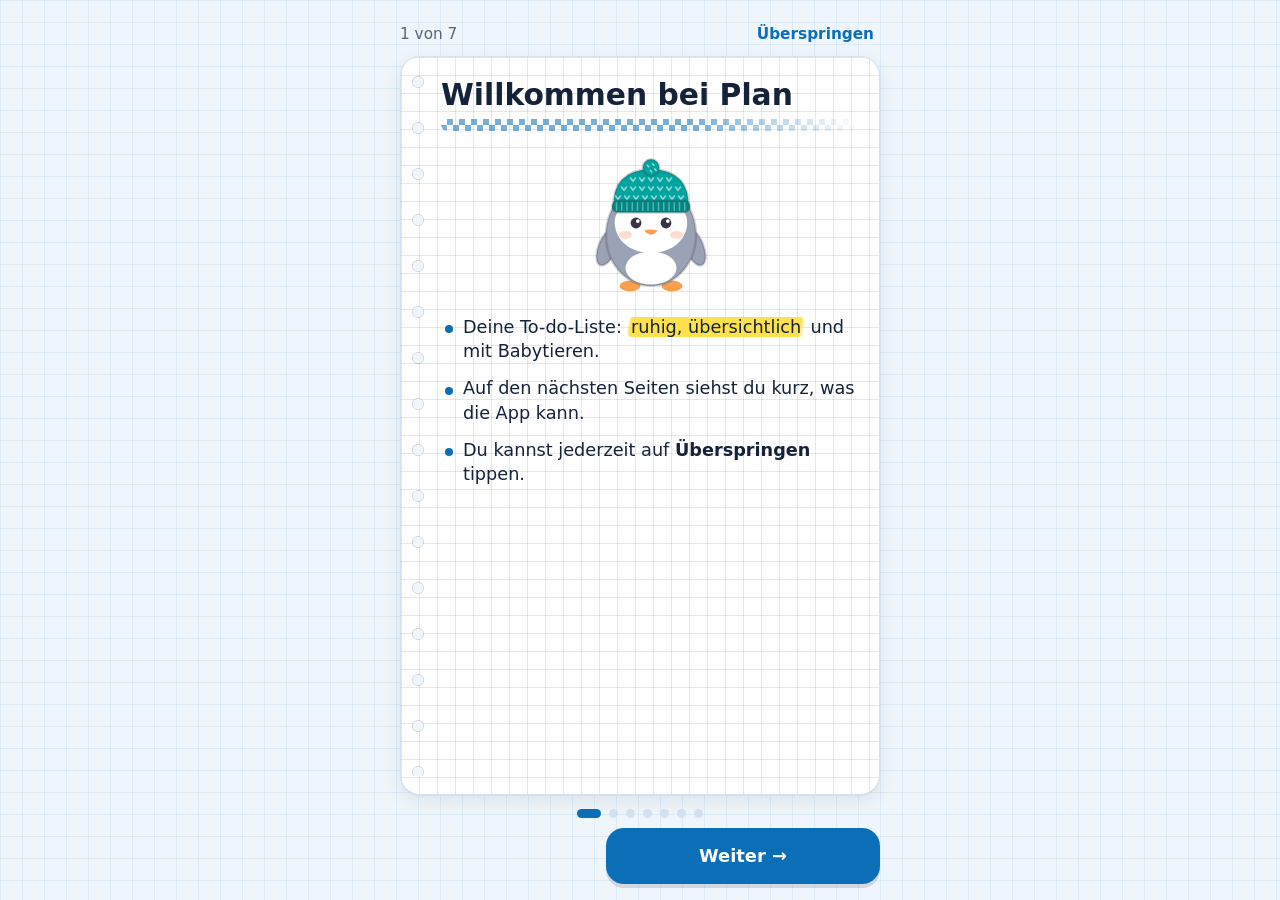
==== commit 3057520f: "Added intro pages" ====
--- a/index.html
+++ b/index.html
@@ -38,6 +38,7 @@
   <div id="overlay" hidden></div>
   <div id="hatch" hidden></div>
   <div id="gift" hidden></div>
+  <div id="intro" hidden role="dialog" aria-modal="true" aria-label="Einführung"></div>
   <div id="toast" role="status" aria-live="polite"></div>
   <div id="fx" aria-hidden="true"></div>
   <input type="file" id="file-in" accept=".json,application/json,text/plain" hidden>
--- a/styles.css
+++ b/styles.css
@@ -329,7 +329,9 @@
 .cat-line + .cat-line { border-top: 1px dashed var(--line); }
 .cat-line svg { width: 40px; height: 40px; }
 .cat-line .dot { width: 18px; height: 18px; border-radius: 50%; background: var(--cat); margin-left: auto; }
-.footer-note { text-align: center; color: var(--muted); font-size: .85rem; margin: 18px 0; }
+.footer-note { text-align: center; color: var(--muted); font-size: .85rem; margin: 18px 0; padding: 10px; user-select: none; -webkit-user-select: none; }
+.debug-card { border: 2px dashed var(--line); }
+.big-btn.danger { background: #b23a12; color: #fff; border-color: transparent; }
 
 /* ---------- Navigation ---------- */
 #nav {
@@ -399,6 +401,50 @@
 .timer-ring circle { transition: stroke-dashoffset 1s linear; }
 .center { text-align: center; }
 .center p { margin: 6px 0; }
+
+/* Einführung im Karo-Heft-Stil */
+#intro { position: fixed; inset: 0; z-index: 70; overflow-y: auto; background-color: var(--bg);
+  background-image: linear-gradient(var(--grid) 1px, transparent 1px), linear-gradient(90deg, var(--grid) 1px, transparent 1px); background-size: 22px 22px;
+  padding: calc(env(safe-area-inset-top) + 12px) 16px calc(env(safe-area-inset-bottom) + 16px); animation: fade .25s; }
+.intro-wrap { max-width: 480px; margin: 0 auto; display: flex; flex-direction: column; min-height: 100%; }
+.intro-top { display: flex; justify-content: space-between; align-items: center; min-height: 44px; font-size: .9rem; }
+.intro-page {
+  position: relative; flex: 1; border-radius: 20px; padding: 18px 18px 14px 40px; box-shadow: var(--shadow); border: 1px solid var(--line);
+  background-color: var(--card);
+  background-image: linear-gradient(color-mix(in srgb, var(--accent) 14%, transparent) 1px, transparent 1px),
+                    linear-gradient(90deg, color-mix(in srgb, var(--accent) 14%, transparent) 1px, transparent 1px);
+  background-size: 18px 18px; animation: up .25s ease-out;
+}
+/* Lochrand wie im Collegeblock */
+.intro-page::before { content: ""; position: absolute; left: 10px; top: 18px; bottom: 18px; width: 14px;
+  background: radial-gradient(circle at 7px 7px, var(--bg) 5px, color-mix(in srgb, var(--ink) 18%, transparent) 5.5px, transparent 6.5px) 0 0 / 14px 46px repeat-y; }
+.intro-head h1 { font-size: 1.75rem; font-weight: 800; margin: 2px 0 6px; }
+.intro-head .checker { margin: 0 0 14px; }
+.intro-art { display: grid; place-items: center; margin: 4px 0 14px; }
+.intro-art.big svg { width: 150px; height: 150px; }
+.intro-art.list { display: block; background: var(--card); border: 1px solid var(--line); border-radius: 16px; padding: 4px 8px; }
+.intro-art.list .task { pointer-events: none; }
+.intro-art.list .check { width: 40px; height: 40px; }
+.intro-label { font-weight: 800; margin: 8px 6px 2px; }
+.intro-btn { background: var(--accent); color: var(--accent-ink); border-radius: 14px; text-align: center; font-weight: 800; padding: 10px; margin: 6px 0 4px; }
+.intro-art.row { display: flex; align-items: center; justify-content: center; gap: 10px; }
+.intro-egg { width: 110px; height: 110px; } .intro-egg svg { width: 100%; height: 100%; }
+.intro-arrow { font-size: 1.8rem; font-weight: 800; color: var(--muted); }
+.intro-art.map { border-radius: 16px; overflow: hidden; border: 1px solid var(--line); }
+.intro-art.map svg { width: 100%; height: auto; display: block; aspect-ratio: 360 / 262; }
+.intro-chest { width: 130px; } .intro-chest svg { width: 100%; height: auto; display: block; }
+.intro-pebbles { font-size: 2rem; font-weight: 800; }
+.swatches-row i { width: 40px; height: 40px; border-radius: 50%; background: linear-gradient(135deg, var(--a) 50%, var(--b) 50%); box-shadow: inset 0 0 0 1px rgba(0,0,0,.08); }
+.intro-points { list-style: none; padding: 0; margin: 0; }
+.intro-points li { position: relative; padding: 6px 0 6px 22px; font-size: 1.04rem; line-height: 1.4; }
+.intro-points li::before { content: ""; position: absolute; left: 4px; top: .95em; width: 8px; height: 8px; border-radius: 50%; background: var(--accent); }
+.intro-points mark { background: linear-gradient(100deg, transparent 1%, var(--hl-y) 3%, var(--hl-y) 96%, transparent 99%); color: inherit; padding: 0 .2em; border-radius: .3em; }
+.intro-points mark.g { background: linear-gradient(100deg, transparent 1%, var(--hl-g) 3%, var(--hl-g) 96%, transparent 99%); }
+.intro-dots { display: flex; justify-content: center; gap: 8px; margin: 14px 0 10px; }
+.intro-dots span { width: 9px; height: 9px; border-radius: 50%; background: var(--line); }
+.intro-dots span.on { background: var(--accent); width: 24px; border-radius: 5px; }
+.intro-nav { display: grid; grid-template-columns: 1fr 1.4fr; gap: 10px; }
+.intro-nav .big-btn { margin: 0; }
 
 /* Tagesgeschenk & Schatztruhe */
 #gift { position: fixed; inset: 0; z-index: 62; background: var(--bg); overflow-y: auto;
@@ -441,10 +487,23 @@
 .shell-top { z-index: 3; clip-path: polygon(0 0, 100% 0, 100% 51%, 78% 51%, 70% 56%, 62% 50%, 54% 57%, 46% 49%, 38% 57%, 31% 50%, 22% 56%, 0 56%);
   -webkit-clip-path: polygon(0 0, 100% 0, 100% 51%, 78% 51%, 70% 56%, 62% 50%, 54% 57%, 46% 49%, 38% 57%, 31% 50%, 22% 56%, 0 56%);
   animation: wobble .45s ease-in-out .2s 3 both, lidoff .7s cubic-bezier(.3, .7, .4, 1) 1.35s forwards; }
-.shell-bot { z-index: 2; clip-path: polygon(0 56%, 22% 56%, 31% 50%, 38% 57%, 46% 49%, 54% 57%, 62% 50%, 70% 56%, 78% 51%, 100% 51%, 100% 100%, 0 100%);
-  -webkit-clip-path: polygon(0 56%, 22% 56%, 31% 50%, 38% 57%, 46% 49%, 54% 57%, 62% 50%, 70% 56%, 78% 51%, 100% 51%, 100% 100%, 0 100%);
-  animation: wobble .45s ease-in-out .2s 3 both, shellaway .5s ease-in 2.5s forwards; }
-.born { z-index: 1; transform-origin: 50% 90%; animation: rise .85s cubic-bezier(.25, 1.35, .5, 1) 1.45s both; }
+/* Untere Schale in zwei Hälften, die beim Schlüpfen nach außen wegfallen – nie über dem Tier */
+.shell-bot { z-index: 2; }
+.shell-bot.left { clip-path: polygon(0 56%, 22% 56%, 31% 50%, 38% 57%, 46% 49%, 50% 53%, 50% 100%, 0 100%);
+  -webkit-clip-path: polygon(0 56%, 22% 56%, 31% 50%, 38% 57%, 46% 49%, 50% 53%, 50% 100%, 0 100%);
+  animation: wobble .45s ease-in-out .2s 3 both, fall-left .45s ease-in 1.7s forwards; }
+.shell-bot.right { clip-path: polygon(50% 53%, 54% 57%, 62% 50%, 70% 56%, 78% 51%, 100% 51%, 100% 100%, 50% 100%);
+  -webkit-clip-path: polygon(50% 53%, 54% 57%, 62% 50%, 70% 56%, 78% 51%, 100% 51%, 100% 100%, 50% 100%);
+  animation: wobble .45s ease-in-out .2s 3 both, fall-right .45s ease-in 1.7s forwards; }
+@keyframes fall-left { 0%, 55% { opacity: 1; } 100% { transform: translate(-42%, 18%) rotate(-28deg); opacity: 0; } }
+@keyframes fall-right { 0%, 55% { opacity: 1; } 100% { transform: translate(42%, 18%) rotate(28deg); opacity: 0; } }
+/* Das Tier ist beim Aufsteigen an der Unterkante des Eis abgeschnitten (nichts schaut unten raus);
+   die untere Schale fällt weg, BEVOR das Tier oben ankommt – sie bleibt nie vor dem fertigen Tier stehen. */
+.born-clip { z-index: 1; clip-path: polygon(-30% -60%, 130% -60%, 130% 93%, -30% 93%); -webkit-clip-path: polygon(-30% -60%, 130% -60%, 130% 93%, -30% 93%);
+  animation: unclip .3s linear 2.05s forwards; }
+.born-clip .born { position: absolute; inset: 0; }
+@keyframes unclip { to { clip-path: polygon(-30% -60%, 130% -60%, 130% 160%, -30% 160%); -webkit-clip-path: polygon(-30% -60%, 130% -60%, 130% 160%, -30% 160%); } }
+.born { transform-origin: 50% 90%; animation: rise .85s cubic-bezier(.25, 1.35, .5, 1) 1.45s both; }
 .burst { z-index: 4; pointer-events: none; }
 .burst span { position: absolute; font-size: 24px; opacity: 0; animation: twinkle .9s ease-out 2.05s both; }
 .burst span:nth-child(1) { left: 6%; top: 18%; }
@@ -452,7 +511,14 @@
 .burst span:nth-child(3) { left: 14%; top: 62%; animation-delay: 2.25s; }
 .burst span:nth-child(4) { right: 10%; top: 58%; animation-delay: 2.1s; }
 .burst span:nth-child(5) { left: 44%; top: -6%; animation-delay: 2.2s; }
-.hatch-text { text-align: center; animation: fadeup .45s ease-out 2.2s both; }
+#hatch:not(.ready) .hatch-text { pointer-events: none; }
+.big-btn.choice { flex-direction: column; gap: 2px; line-height: 1.25; }
+.big-btn.choice small { font-weight: 500; font-size: .82rem; opacity: .9; }
+.where-q { margin: 6px 0 8px !important; }
+.place-banner.move { background: var(--soft); color: var(--ink); align-items: flex-start; }
+.place-banner small { color: var(--muted); }
+.w-aspot { cursor: pointer; }
+.hatch-text { text-align: center; animation: fadeup .45s ease-out 2.3s both; }
 .hatch-text h2 { font-size: 1.6rem; margin-bottom: 6px; }
 .hatch-text p { margin: 0 0 18px; font-size: 1.05rem; }
 .name-row { display: flex; gap: 8px; margin: 8px 0 14px; }
@@ -492,8 +558,10 @@
 .calm *, .calm *::before, .calm *::after { animation: none !important; transition: none !important; }
 .calm .shell, .calm .burst { display: none; }
 .calm .born, .calm .hatch-text { opacity: 1; transform: none; }
+.calm .born-clip { clip-path: none; -webkit-clip-path: none; }
 @media (prefers-reduced-motion: reduce) {
   *, *::before, *::after { animation: none !important; transition: none !important; }
   .shell, .burst { display: none; }
   .born, .hatch-text { opacity: 1; transform: none; }
-}
+  .born-clip { clip-path: none; -webkit-clip-path: none; }
+}
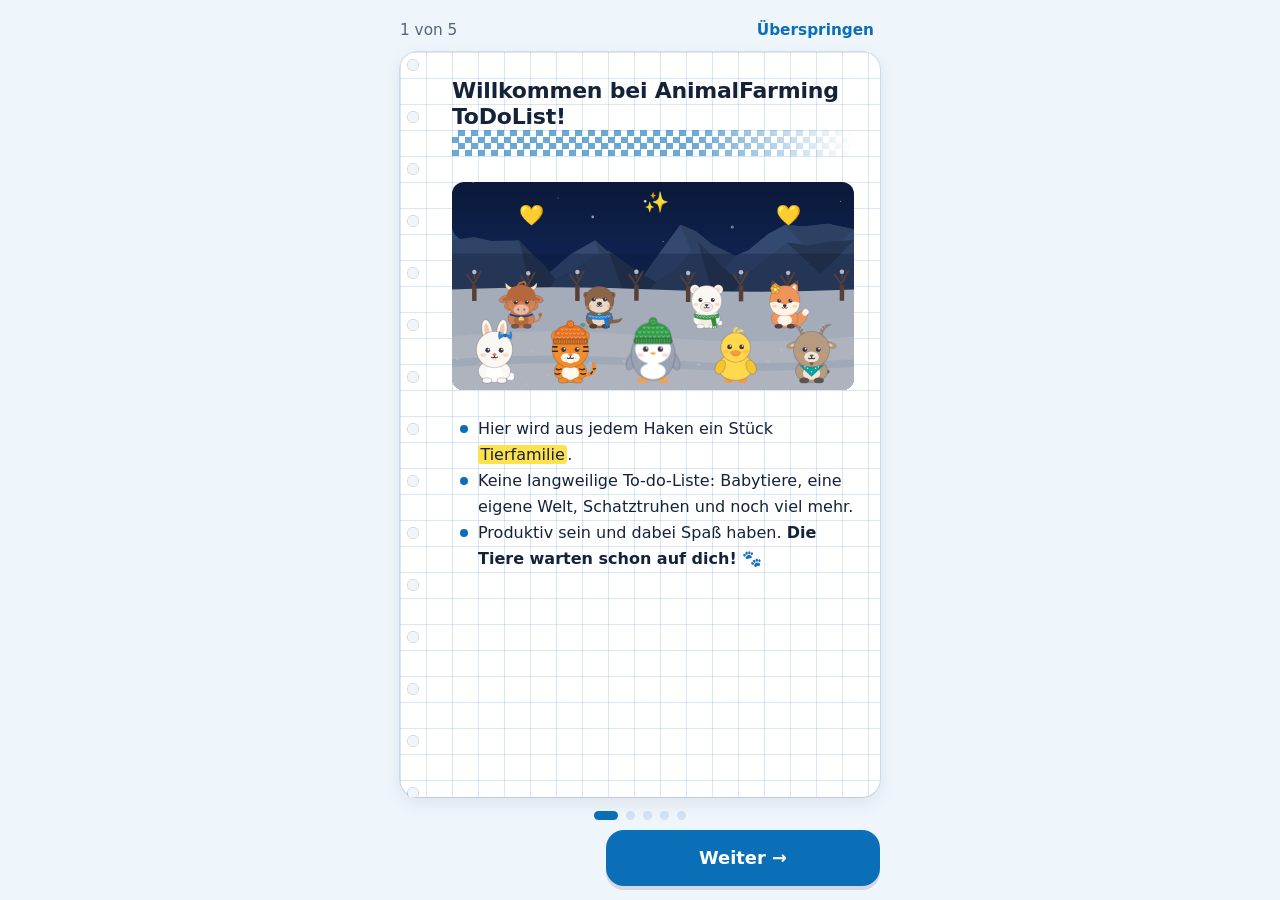
==== commit 76b49adc: "Feen-Edition FeenwaldToDoList als zweite Edition aus demselben Code Neue Edition unter /feen/ mit Fa" ====
--- a/index.html
+++ b/index.html
@@ -3,12 +3,12 @@
 <head>
   <meta charset="utf-8">
   <meta name="viewport" content="width=device-width, initial-scale=1, viewport-fit=cover">
-  <title>Plan</title>
+  <title>AnimalFarmingToDoList</title>
   <meta name="theme-color" content="#eef5fb">
   <meta name="apple-mobile-web-app-capable" content="yes">
   <meta name="mobile-web-app-capable" content="yes">
   <meta name="apple-mobile-web-app-status-bar-style" content="default">
-  <meta name="apple-mobile-web-app-title" content="Plan">
+  <meta name="apple-mobile-web-app-title" content="AnimalFarmingToDoList">
   <link rel="apple-touch-icon" href="icons/icon-180.png">
   <link rel="icon" href="icons/icon-192.png">
   <link rel="manifest" href="manifest.webmanifest">
--- a/styles.css
+++ b/styles.css
@@ -49,7 +49,8 @@
 
 /* ---------- Kopfzeile wie auf dem Zettel ---------- */
 #top { display: flex; align-items: flex-end; justify-content: space-between; gap: 12px; padding: 8px 2px 4px; position: relative; }
-.brand-name { font-size: 2.1rem; font-weight: 800; letter-spacing: -.02em; color: var(--ink); }
+.brand-name { font-size: clamp(1.25rem, 5.6vw, 1.9rem); font-weight: 800; letter-spacing: -.02em; color: var(--ink); line-height: 1.1; overflow-wrap: normal; word-break: normal; min-width: 0; }
+.brand-date { flex: none; }
 .brand-date { font-size: .9rem; color: var(--muted); text-align: right; padding-bottom: 8px; }
 .checker {
   height: 12px; margin: 2px 0 16px; border-radius: 6px; opacity: .55;
@@ -402,44 +403,94 @@
 .center { text-align: center; }
 .center p { margin: 6px 0; }
 
-/* Einführung im Karo-Heft-Stil */
-#intro { position: fixed; inset: 0; z-index: 70; overflow-y: auto; background-color: var(--bg);
-  background-image: linear-gradient(var(--grid) 1px, transparent 1px), linear-gradient(90deg, var(--grid) 1px, transparent 1px); background-size: 22px 22px;
-  padding: calc(env(safe-area-inset-top) + 12px) 16px calc(env(safe-area-inset-bottom) + 16px); animation: fade .25s; }
+/* Einführung im Karo-Heft-Stil.
+   Ein Kästchen = 26 px. Zeilenhöhe, Abstände, Bilder und Polsterung sind ganze Kästchen,
+   damit jede Textzeile genau in einer Kästchenreihe steht. */
+#intro { --k: 26px; position: fixed; inset: 0; z-index: 70; overflow-y: auto; background-color: var(--bg);
+  padding: calc(env(safe-area-inset-top) + 8px) 12px calc(env(safe-area-inset-bottom) + 14px); animation: fade .25s; }
 .intro-wrap { max-width: 480px; margin: 0 auto; display: flex; flex-direction: column; min-height: 100%; }
 .intro-top { display: flex; justify-content: space-between; align-items: center; min-height: 44px; font-size: .9rem; }
 .intro-page {
-  position: relative; flex: 1; border-radius: 20px; padding: 18px 18px 14px 40px; box-shadow: var(--shadow); border: 1px solid var(--line);
+  position: relative; flex: 1; border-radius: 18px; box-shadow: var(--shadow), 0 0 0 1px var(--line);
+  padding: var(--k) var(--k) var(--k) calc(var(--k) * 2);
   background-color: var(--card);
-  background-image: linear-gradient(color-mix(in srgb, var(--accent) 14%, transparent) 1px, transparent 1px),
-                    linear-gradient(90deg, color-mix(in srgb, var(--accent) 14%, transparent) 1px, transparent 1px);
-  background-size: 18px 18px; animation: up .25s ease-out;
-}
-/* Lochrand wie im Collegeblock */
-.intro-page::before { content: ""; position: absolute; left: 10px; top: 18px; bottom: 18px; width: 14px;
-  background: radial-gradient(circle at 7px 7px, var(--bg) 5px, color-mix(in srgb, var(--ink) 18%, transparent) 5.5px, transparent 6.5px) 0 0 / 14px 46px repeat-y; }
-.intro-head h1 { font-size: 1.75rem; font-weight: 800; margin: 2px 0 6px; }
-.intro-head .checker { margin: 0 0 14px; }
-.intro-art { display: grid; place-items: center; margin: 4px 0 14px; }
-.intro-art.big svg { width: 150px; height: 150px; }
-.intro-art.list { display: block; background: var(--card); border: 1px solid var(--line); border-radius: 16px; padding: 4px 8px; }
-.intro-art.list .task { pointer-events: none; }
-.intro-art.list .check { width: 40px; height: 40px; }
-.intro-label { font-weight: 800; margin: 8px 6px 2px; }
-.intro-btn { background: var(--accent); color: var(--accent-ink); border-radius: 14px; text-align: center; font-weight: 800; padding: 10px; margin: 6px 0 4px; }
-.intro-art.row { display: flex; align-items: center; justify-content: center; gap: 10px; }
-.intro-egg { width: 110px; height: 110px; } .intro-egg svg { width: 100%; height: 100%; }
-.intro-arrow { font-size: 1.8rem; font-weight: 800; color: var(--muted); }
-.intro-art.map { border-radius: 16px; overflow: hidden; border: 1px solid var(--line); }
-.intro-art.map svg { width: 100%; height: auto; display: block; aspect-ratio: 360 / 262; }
-.intro-chest { width: 130px; } .intro-chest svg { width: 100%; height: auto; display: block; }
-.intro-pebbles { font-size: 2rem; font-weight: 800; }
-.swatches-row i { width: 40px; height: 40px; border-radius: 50%; background: linear-gradient(135deg, var(--a) 50%, var(--b) 50%); box-shadow: inset 0 0 0 1px rgba(0,0,0,.08); }
-.intro-points { list-style: none; padding: 0; margin: 0; }
-.intro-points li { position: relative; padding: 6px 0 6px 22px; font-size: 1.04rem; line-height: 1.4; }
-.intro-points li::before { content: ""; position: absolute; left: 4px; top: .95em; width: 8px; height: 8px; border-radius: 50%; background: var(--accent); }
-.intro-points mark { background: linear-gradient(100deg, transparent 1%, var(--hl-y) 3%, var(--hl-y) 96%, transparent 99%); color: inherit; padding: 0 .2em; border-radius: .3em; }
-.intro-points mark.g { background: linear-gradient(100deg, transparent 1%, var(--hl-g) 3%, var(--hl-g) 96%, transparent 99%); }
+  background-image: linear-gradient(color-mix(in srgb, var(--accent) 16%, transparent) 1px, transparent 1px),
+                    linear-gradient(90deg, color-mix(in srgb, var(--accent) 16%, transparent) 1px, transparent 1px);
+  background-size: var(--k) var(--k); background-position: 0 0; background-origin: border-box;
+  animation: up .25s ease-out;
+}
+.intro-page * { margin: 0; }
+/* Lochrand wie im Collegeblock – Löcher genau in jeder zweiten Kästchenreihe */
+.intro-page::before { content: ""; position: absolute; left: 6px; top: 0; bottom: 0; width: 14px;
+  background: radial-gradient(circle at 7px 13px, var(--bg) 5px, color-mix(in srgb, var(--ink) 18%, transparent) 5.5px, transparent 6.5px) 0 0 / 14px calc(var(--k) * 2) repeat-y; }
+.intro-head h1 { font-size: 22px; line-height: var(--k); font-weight: 800; letter-spacing: -.01em; padding-top: 0; }
+.intro-head .checker { height: var(--k); margin: 0 0 var(--k); opacity: .6; border-radius: 0;
+  background: conic-gradient(var(--accent) 25%, transparent 0 50%, var(--accent) 0 75%, transparent 0) 0 0 / var(--k) var(--k);
+  background-size: 13px 13px; }
+.intro-art { margin-bottom: var(--k); }
+.intro-points { list-style: none; padding: 0; }
+.intro-points li { position: relative; padding-left: var(--k); font-size: 16px; line-height: var(--k); }
+.intro-points li::before { content: ""; position: absolute; left: 8px; top: 9px; width: 8px; height: 8px; border-radius: 50%; background: var(--accent); }
+.intro-points mark { background: var(--hl-y); color: inherit; padding: 0 .15em; border-radius: .2em; }
+.intro-points mark.g { background: var(--hl-g); }
+
+/* Bilder: Höhen immer ganze Kästchen */
+.intro-art.crew { display: grid; grid-template-columns: repeat(4, 1fr); grid-auto-rows: calc(var(--k) * 3); gap: 0 4px; }
+.intro-art.crew > div { position: relative; }
+.intro-art.crew svg { width: 100%; height: 100%; display: block; }
+.intro-art.crew .secret svg { filter: brightness(0) opacity(.18); }
+.intro-art.crew .secret b { position: absolute; inset: 0; display: grid; place-items: center; font-size: 20px; color: var(--muted); }
+.intro-art.map { position: relative; height: calc(var(--k) * 8); border-radius: 12px; overflow: hidden; }
+.intro-art.map > svg { width: 100%; height: 100%; display: block; }
+/* Willkommensseite: Pinguin schlüpft, sagt Hallo (verschwindet nach 4 s), die Familie hüpft nach und nach dazu.
+   Alles liegt IN der Landschafts-Grafik, daher stehen die Tiere immer auf dem Boden. */
+.intro-art .w-label { display: none; }
+.intro-art.welcome > svg g { transform-box: fill-box; }
+.wl-pop { transform-origin: 50% 100%; animation: pop-in .5s cubic-bezier(.3, 1.6, .5, 1) both; }
+.wl-egg { transform-origin: 50% 90%; animation: wobble .4s ease-in-out .3s 3 both, eggout .35s ease-in 1.5s forwards; }
+.wl-born { transform-origin: 50% 90%; animation: rise .8s cubic-bezier(.25, 1.35, .5, 1) 1.55s both; }
+.wl-bubble { transform-origin: 50% 100%; animation: bubble-in .45s cubic-bezier(.3, 1.6, .5, 1) 2.35s both, bubble-out .4s ease-in 6.35s forwards; }
+.wl-heart { animation: pop-in .5s ease-out 5.2s both, float-soft 3s ease-in-out 5.7s infinite; transform-origin: 50% 50%; }
+@keyframes eggout { to { transform: scale(1.35); opacity: 0; } }
+@keyframes bubble-in { from { opacity: 0; transform: scale(.4); } to { opacity: 1; transform: none; } }
+@keyframes bubble-out { to { opacity: 0; transform: scale(.6); } }
+@keyframes float-soft { 50% { transform: translateY(-6px); } }
+/* Ruhemodus / weniger Bewegung: gleich das fertige Bild (ohne Ei und ohne Sprechblase) */
+.calm .wl-egg, .calm .wl-bubble { display: none; }
+@media (prefers-reduced-motion: reduce) { .wl-egg, .wl-bubble { display: none; } }
+.map-crew { position: absolute; left: 0; right: 0; bottom: 4px; display: flex; justify-content: space-around; }
+.map-crew svg { width: 44px; height: 44px; }
+.intro-art.list { background: var(--card); border-radius: 12px; box-shadow: 0 0 0 1px var(--line); overflow: hidden; }
+.intro-art.list .task { height: calc(var(--k) * 2); pointer-events: none; }
+.intro-art.list .task + .task { border-top: 0; }
+.intro-art.list .check { width: calc(var(--k) * 2); height: calc(var(--k) * 2); }
+.intro-art.list .task-main { padding: 0; min-height: 0; }
+.mini-cat { height: calc(var(--k) * 2); display: flex; align-items: center; gap: 8px; padding: 0 12px 0 6px; background: #084a85; color: #fff; }
+.mini-cat span { width: 40px; height: 40px; background: rgba(255,255,255,.55); border-radius: 50%; display: grid; place-items: center; }
+.mini-cat svg { width: 36px; height: 36px; }
+.mini-cat b { flex: 1; font-size: 17px; }
+.mini-cat small { opacity: .85; font-weight: 600; }
+.mini-add { height: calc(var(--k) * 2); display: flex; align-items: center; padding: 0 14px; color: var(--muted); border-top: 1px dashed var(--line); }
+.intro-label { height: var(--k); line-height: var(--k); font-weight: 800; padding: 0 10px; }
+.intro-btn { height: calc(var(--k) * 2); line-height: calc(var(--k) * 2); background: var(--accent); color: var(--accent-ink); text-align: center; font-weight: 800; }
+.intro-art.gifts { display: flex; flex-direction: column; gap: var(--k); }
+.gift-strip { height: calc(var(--k) * 2); display: grid; grid-template-columns: repeat(7, 1fr); gap: 4px; }
+.gift-strip span { display: flex; flex-direction: column; align-items: center; justify-content: center; background: var(--card); border-radius: 8px; box-shadow: 0 0 0 1px var(--line); font-size: 13px; line-height: 1.1; }
+.gift-strip span.done { background: var(--soft); }
+.gift-strip b { font-size: 12px; }
+.gift-strip .chest-cell { box-shadow: 0 0 0 2px var(--accent); }
+.gift-strip .ico { width: 24px; height: 20px; }
+.gift-chest { height: calc(var(--k) * 4); }
+.gift-chest svg { height: 100%; width: auto; display: block; margin: 0 auto; }
+.intro-art.loop { display: grid; grid-template-columns: 1fr var(--k) 1fr; grid-template-rows: calc(var(--k) * 3) var(--k) calc(var(--k) * 3); }
+.loop-tile { background: var(--card); border-radius: 12px; box-shadow: 0 0 0 1px var(--line); display: flex; flex-direction: column; align-items: center; justify-content: center; }
+.loop-tile span { font-size: 26px; line-height: 1; height: 36px; display: grid; place-items: center; }
+.loop-tile .loop-svg { width: 40px; height: 40px; }
+.loop-tile .loop-svg svg { width: 100%; height: 100%; }
+.loop-tile.egg { box-shadow: 0 0 0 2px var(--accent); }
+.loop-tile b { font-size: 14px; }
+.loop-arrow { display: grid; place-items: center; font-weight: 800; color: var(--accent); font-size: 18px; }
+.wobble { animation: wobble .6s ease-in-out infinite alternate; transform-origin: 50% 90%; }
 .intro-dots { display: flex; justify-content: center; gap: 8px; margin: 14px 0 10px; }
 .intro-dots span { width: 9px; height: 9px; border-radius: 50%; background: var(--line); }
 .intro-dots span.on { background: var(--accent); width: 24px; border-radius: 5px; }
